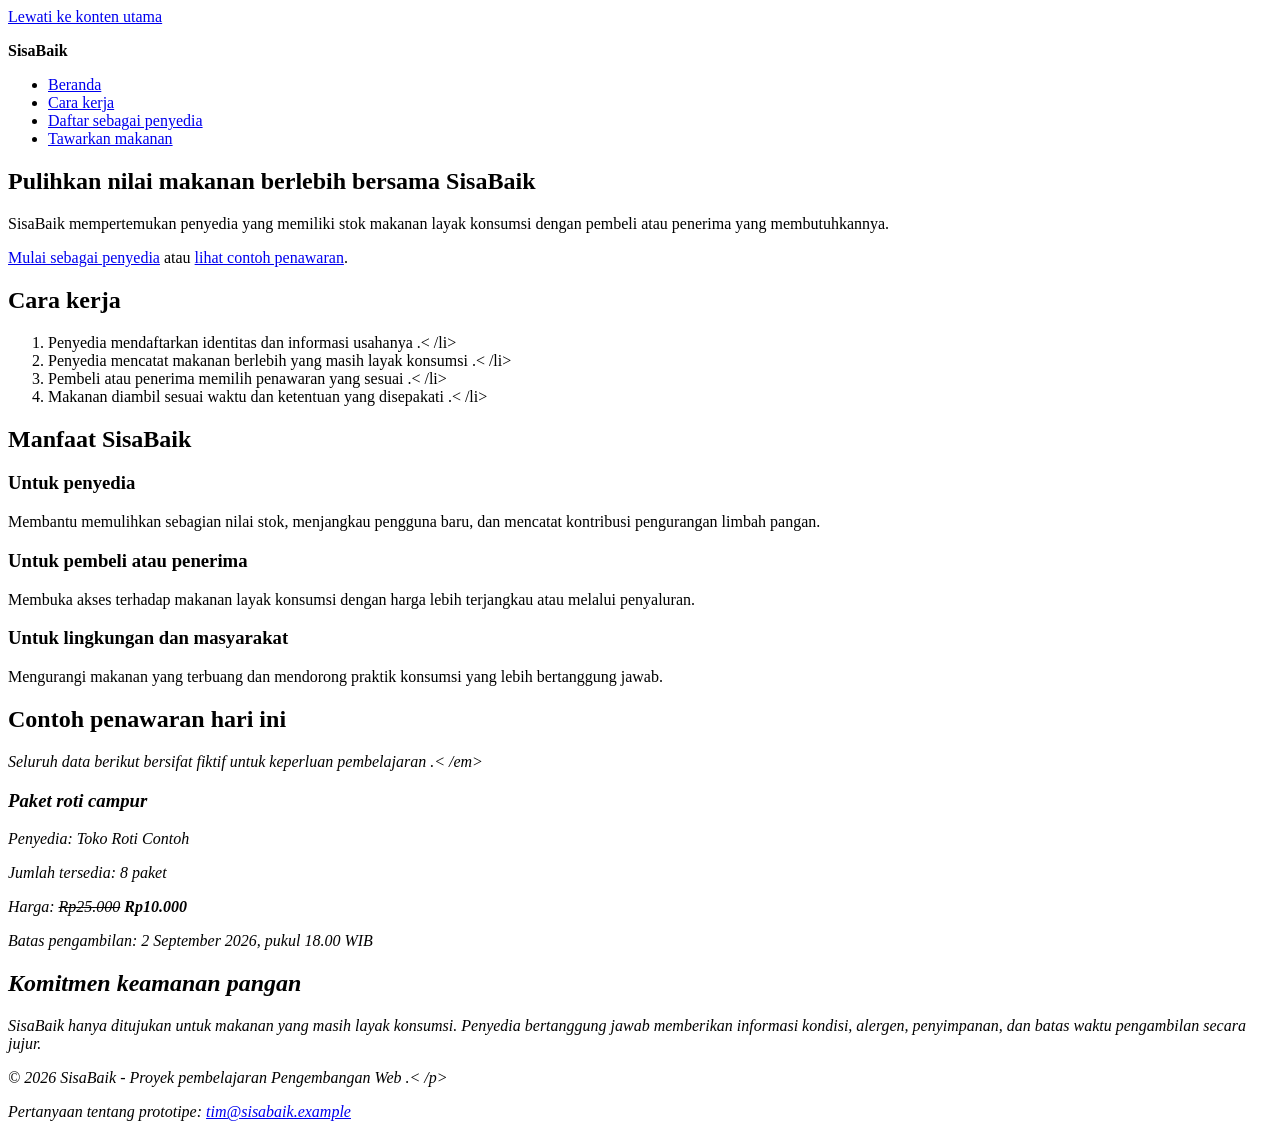
==== index.html @ 66a7a69d "feat: add semantic SisaBaik information page" ====
<! doctype html>
<html lang="id">
    <head>
        <meta charset="utf-8">
        <meta name="viewport" content="width=device-width, initial-scale=1">
        <meta
        name="description"
        content="SisaBaik membantu penyedia menawarkan makanan berlebih agar tetap bernilai, terjangkau, dan tidak
        terbuang."
        >
        <title>Beranda | SisaBaik</title>
    </head>
    <body>
        <a href="#konten-utama">Lewati ke konten utama</a>
        
        <header>
            <p><strong>SisaBaik</strong></p>
            <nav aria-label="Navigasi utama">
                <ul>
                    <li><a href="index.html" aria-current="page">Beranda</a></li>
                    <li><a href="#cara-kerja">Cara kerja</a></li>
                    <li><a href="daftar-penyedia.html">Daftar sebagai penyedia</a></li>
                    <li><a href="tawarkan-makanan.html">Tawarkan makanan</a></li>
                </ul>
            </nav>
        </header>
        
        <main id="konten-utama" tabindex="-1">
            <section aria-labelledby="judul-utama">
                <h1 id="judul-utama">Pulihkan nilai makanan berlebih bersama SisaBaik</h1>
                <p>
                    SisaBaik mempertemukan penyedia yang memiliki stok makanan layak
                    konsumsi dengan pembeli atau penerima yang membutuhkannya.
                </p>
                <p>
                    <a href="daftar-penyedia.html">Mulai sebagai penyedia</a> atau
                    <a href="#penawaran-contoh">lihat contoh penawaran</a>.
                </p>
            </section>
            
            <section id="cara-kerja" aria-labelledby="judul-cara-kerja">
                <h2 id="judul-cara-kerja">Cara kerja</h2>
                <ol>
                    <li>Penyedia mendaftarkan identitas dan informasi usahanya .< /li>
                        <li>Penyedia mencatat makanan berlebih yang masih layak konsumsi .< /li>
                            <li>Pembeli atau penerima memilih penawaran yang sesuai .< /li>
                                <li>Makanan diambil sesuai waktu dan ketentuan yang disepakati .< /li>
                                </ol>
                            </section>
                            
                            <section aria-labelledby="judul-manfaat">
<h2 id="judul-manfaat">Manfaat SisaBaik</h2>

<article>
<h3>Untuk penyedia</h3>
<p>
Membantu memulihkan sebagian nilai stok, menjangkau pengguna baru,
dan mencatat kontribusi pengurangan limbah pangan.
</p>
</article>

<article>
<h3>Untuk pembeli atau penerima</h3>
<p>
Membuka akses terhadap makanan layak konsumsi dengan harga lebih
terjangkau atau melalui penyaluran.
</p>
</article>

<article>
<h3>Untuk lingkungan dan masyarakat</h3>
<p>
Mengurangi makanan yang terbuang dan mendorong praktik konsumsi
yang lebih bertanggung jawab.
</p>
</article>
</section>

<section id="penawaran-contoh" aria-labelledby="judul-penawaran">
<h2 id="judul-penawaran">Contoh penawaran hari ini</h2>
<p><em>Seluruh data berikut bersifat fiktif untuk keperluan pembelajaran .< /em></p>

<article>
<h3>Paket roti campur</h3>
<p>Penyedia: Toko Roti Contoh</p>
<p>Jumlah tersedia: <data value="8">8 paket</data></p>
<p>Harga: <del>Rp25.000</del> <strong>Rp10.000</strong></p>
<p>
Batas pengambilan:
<time datetime="2026-09-02T18:00:00+07:00">
2 September 2026, pukul 18.00 WIB
</time>
</p>
</article>
</section>

<section aria-labelledby="judul-keamanan">
<h2 id="judul-keamanan">Komitmen keamanan pangan</h2>
<p>
    SisaBaik hanya ditujukan untuk makanan yang masih layak konsumsi.
Penyedia bertanggung jawab memberikan informasi kondisi, alergen,
penyimpanan, dan batas waktu pengambilan secara jujur.
</p>
</section>
</main>

<footer>
<p>&copy; 2026 SisaBaik - Proyek pembelajaran Pengembangan Web .< /p>
<address>
Pertanyaan tentang prototipe:
<a href="mailto:tim@sisabaik.example">tim@sisabaik.example</a>
</address>
</footer>
</body>
</html>
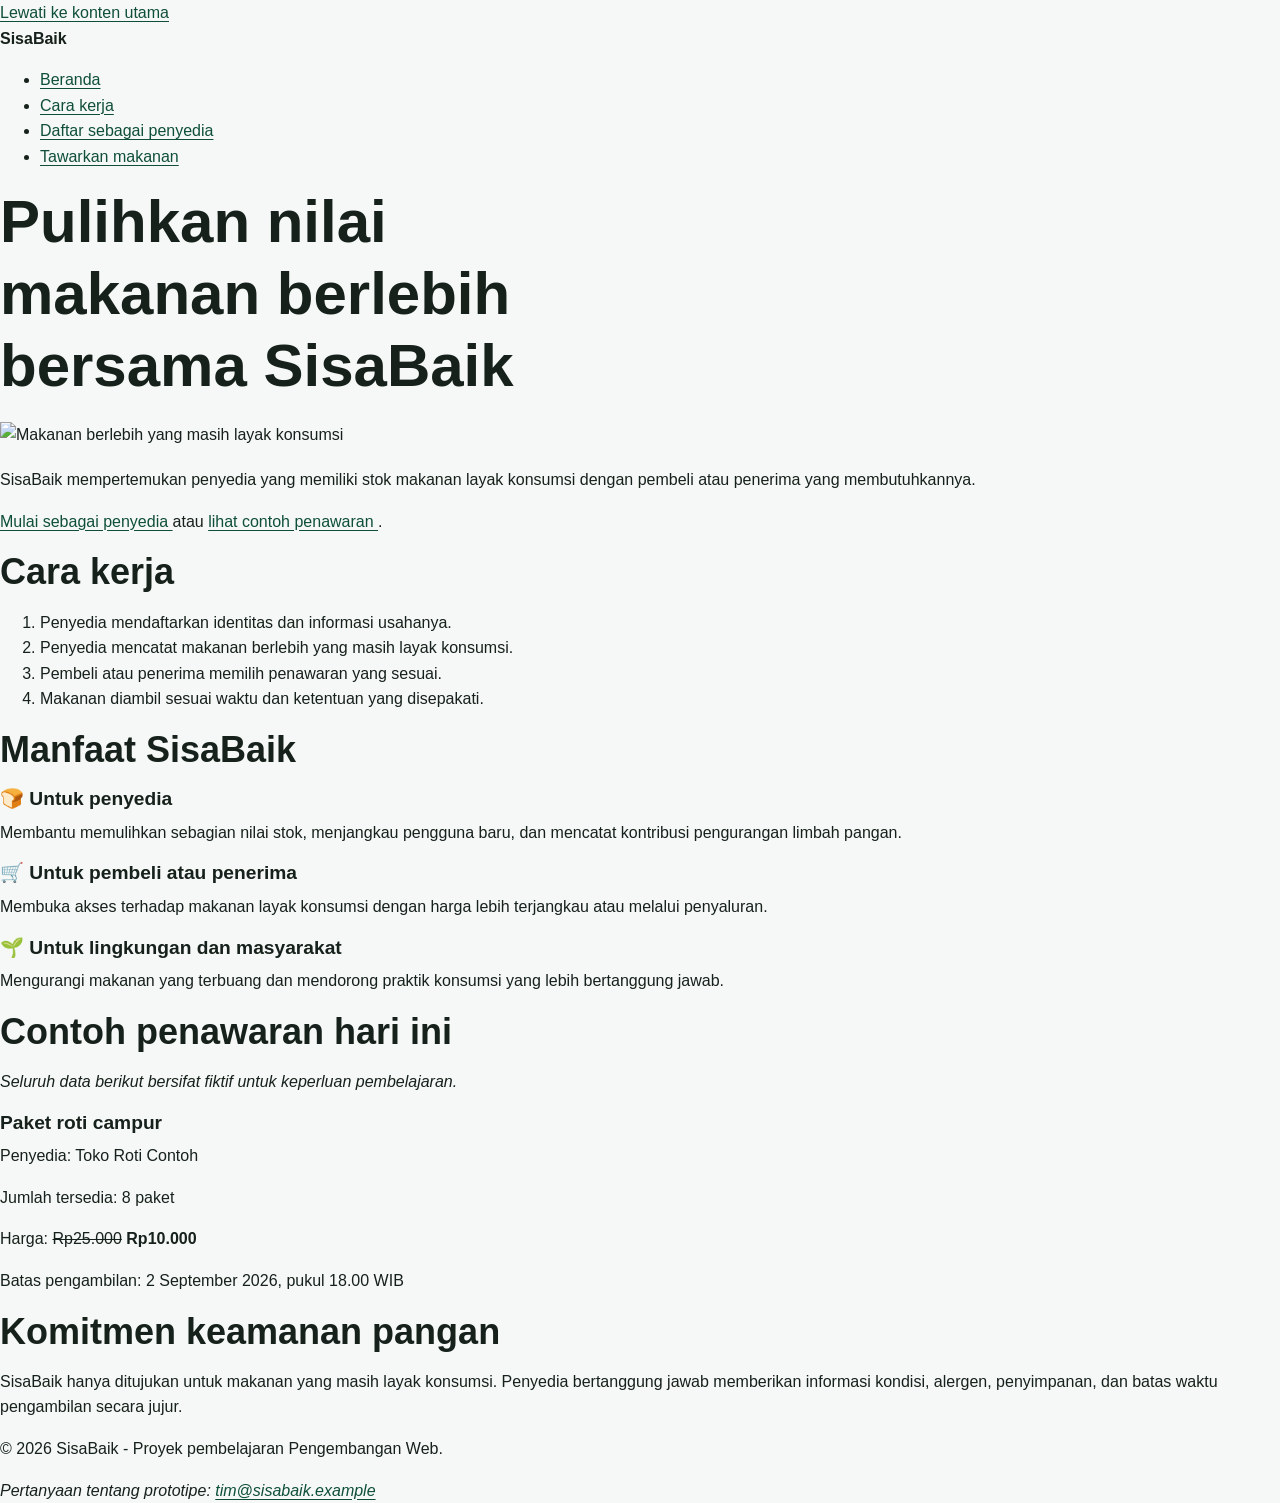
==== commit 85c5e121: "feat: add responsive SisaBaik visual system" ====
--- a/index.html
+++ b/index.html
@@ -1,115 +1,255 @@
-<! doctype html>
+<!doctype html>
+
 <html lang="id">
     <head>
+
         <meta charset="utf-8">
+
         <meta name="viewport" content="width=device-width, initial-scale=1">
+
         <meta
-        name="description"
-        content="SisaBaik membantu penyedia menawarkan makanan berlebih agar tetap bernilai, terjangkau, dan tidak
-        terbuang."
+            name="description"
+            content="SisaBaik membantu penyedia menawarkan makanan berlebih agar tetap bernilai, terjangkau, dan tidak terbuang."
         >
+
         <title>Beranda | SisaBaik</title>
+        <link rel="stylesheet" href="styles.css">
+
     </head>
+
     <body>
+
         <a href="#konten-utama">Lewati ke konten utama</a>
-        
+
         <header>
+
             <p><strong>SisaBaik</strong></p>
+
             <nav aria-label="Navigasi utama">
+
                 <ul>
-                    <li><a href="index.html" aria-current="page">Beranda</a></li>
-                    <li><a href="#cara-kerja">Cara kerja</a></li>
-                    <li><a href="daftar-penyedia.html">Daftar sebagai penyedia</a></li>
-                    <li><a href="tawarkan-makanan.html">Tawarkan makanan</a></li>
+
+                    <li>
+                        <a href="index.html" aria-current="page">
+                            Beranda
+                        </a>
+                    </li>
+
+                    <li>
+                        <a href="#cara-kerja">
+                            Cara kerja
+                        </a>
+                    </li>
+
+                    <li>
+                        <a href="daftar-penyedia.html">
+                            Daftar sebagai penyedia
+                        </a>
+                    </li>
+
+                    <li>
+                        <a href="tawarkan-makanan.html">
+                            Tawarkan makanan
+                        </a>
+                    </li>
+
                 </ul>
+
             </nav>
+
         </header>
-        
+
         <main id="konten-utama" tabindex="-1">
+
             <section aria-labelledby="judul-utama">
-                <h1 id="judul-utama">Pulihkan nilai makanan berlebih bersama SisaBaik</h1>
+
+                <h1 id="judul-utama">
+                    Pulihkan nilai makanan berlebih bersama SisaBaik
+                </h1>
+
+                <img
+                    src="makanan.jpg"
+                    alt="Makanan berlebih yang masih layak konsumsi"
+                    style="width: 400px; height: auto; display: block; margin: 20px 0;"
+                >
+
                 <p>
                     SisaBaik mempertemukan penyedia yang memiliki stok makanan layak
                     konsumsi dengan pembeli atau penerima yang membutuhkannya.
                 </p>
-                <p>
-                    <a href="daftar-penyedia.html">Mulai sebagai penyedia</a> atau
-                    <a href="#penawaran-contoh">lihat contoh penawaran</a>.
-                </p>
-            </section>
-            
+
+                <p>
+                    <a href="daftar-penyedia.html">
+                        Mulai sebagai penyedia
+                    </a>
+                    atau
+                    <a href="#penawaran-contoh">
+                        lihat contoh penawaran
+                    </a>.
+                </p>
+
+            </section>
+
             <section id="cara-kerja" aria-labelledby="judul-cara-kerja">
-                <h2 id="judul-cara-kerja">Cara kerja</h2>
+
+                <h2 id="judul-cara-kerja">
+                    Cara kerja
+                </h2>
+
                 <ol>
-                    <li>Penyedia mendaftarkan identitas dan informasi usahanya .< /li>
-                        <li>Penyedia mencatat makanan berlebih yang masih layak konsumsi .< /li>
-                            <li>Pembeli atau penerima memilih penawaran yang sesuai .< /li>
-                                <li>Makanan diambil sesuai waktu dan ketentuan yang disepakati .< /li>
-                                </ol>
-                            </section>
-                            
-                            <section aria-labelledby="judul-manfaat">
-<h2 id="judul-manfaat">Manfaat SisaBaik</h2>
-
-<article>
-<h3>Untuk penyedia</h3>
-<p>
-Membantu memulihkan sebagian nilai stok, menjangkau pengguna baru,
-dan mencatat kontribusi pengurangan limbah pangan.
-</p>
-</article>
-
-<article>
-<h3>Untuk pembeli atau penerima</h3>
-<p>
-Membuka akses terhadap makanan layak konsumsi dengan harga lebih
-terjangkau atau melalui penyaluran.
-</p>
-</article>
-
-<article>
-<h3>Untuk lingkungan dan masyarakat</h3>
-<p>
-Mengurangi makanan yang terbuang dan mendorong praktik konsumsi
-yang lebih bertanggung jawab.
-</p>
-</article>
-</section>
-
-<section id="penawaran-contoh" aria-labelledby="judul-penawaran">
-<h2 id="judul-penawaran">Contoh penawaran hari ini</h2>
-<p><em>Seluruh data berikut bersifat fiktif untuk keperluan pembelajaran .< /em></p>
-
-<article>
-<h3>Paket roti campur</h3>
-<p>Penyedia: Toko Roti Contoh</p>
-<p>Jumlah tersedia: <data value="8">8 paket</data></p>
-<p>Harga: <del>Rp25.000</del> <strong>Rp10.000</strong></p>
-<p>
-Batas pengambilan:
-<time datetime="2026-09-02T18:00:00+07:00">
-2 September 2026, pukul 18.00 WIB
-</time>
-</p>
-</article>
-</section>
-
-<section aria-labelledby="judul-keamanan">
-<h2 id="judul-keamanan">Komitmen keamanan pangan</h2>
-<p>
-    SisaBaik hanya ditujukan untuk makanan yang masih layak konsumsi.
-Penyedia bertanggung jawab memberikan informasi kondisi, alergen,
-penyimpanan, dan batas waktu pengambilan secara jujur.
-</p>
-</section>
-</main>
-
-<footer>
-<p>&copy; 2026 SisaBaik - Proyek pembelajaran Pengembangan Web .< /p>
-<address>
-Pertanyaan tentang prototipe:
-<a href="mailto:tim@sisabaik.example">tim@sisabaik.example</a>
-</address>
-</footer>
-</body>
+
+                    <li>
+                        Penyedia mendaftarkan identitas dan informasi usahanya.
+                    </li>
+
+                    <li>
+                        Penyedia mencatat makanan berlebih yang masih layak konsumsi.
+                    </li>
+
+                    <li>
+                        Pembeli atau penerima memilih penawaran yang sesuai.
+                    </li>
+
+                    <li>
+                        Makanan diambil sesuai waktu dan ketentuan yang disepakati.
+                    </li>
+
+                </ol>
+
+            </section>
+
+            <section aria-labelledby="judul-manfaat">
+
+                <h2 id="judul-manfaat">
+                    Manfaat SisaBaik
+                </h2>
+
+                <article>
+
+                    <h3>
+                        🍞 Untuk penyedia
+                    </h3>
+
+                    <p>
+                        Membantu memulihkan sebagian nilai stok, menjangkau pengguna baru,
+                        dan mencatat kontribusi pengurangan limbah pangan.
+                    </p>
+
+                </article>
+
+                <article>
+
+                    <h3>
+                        🛒 Untuk pembeli atau penerima
+                    </h3>
+
+                    <p>
+                        Membuka akses terhadap makanan layak konsumsi dengan harga lebih
+                        terjangkau atau melalui penyaluran.
+                    </p>
+
+                </article>
+
+                <article>
+
+                    <h3>
+                        🌱 Untuk lingkungan dan masyarakat
+                    </h3>
+
+                    <p>
+                        Mengurangi makanan yang terbuang dan mendorong praktik konsumsi
+                        yang lebih bertanggung jawab.
+                    </p>
+
+                </article>
+
+            </section>
+
+            <section
+                id="penawaran-contoh"
+                aria-labelledby="judul-penawaran"
+            >
+
+                <h2 id="judul-penawaran">
+                    Contoh penawaran hari ini
+                </h2>
+
+                <p>
+                    <em>
+                        Seluruh data berikut bersifat fiktif untuk keperluan pembelajaran.
+                    </em>
+                </p>
+
+                <article>
+
+                    <h3>
+                        Paket roti campur
+                    </h3>
+
+                    <p>
+                        Penyedia: Toko Roti Contoh
+                    </p>
+
+                    <p>
+                        Jumlah tersedia:
+                        <data value="8">
+                            8 paket
+                        </data>
+                    </p>
+
+                    <p>
+                        Harga:
+                        <del>Rp25.000</del>
+                        <strong>Rp10.000</strong>
+                    </p>
+
+                    <p>
+                        Batas pengambilan:
+
+                        <time datetime="2026-09-02T18:00:00+07:00">
+                            2 September 2026, pukul 18.00 WIB
+                        </time>
+
+                    </p>
+
+                </article>
+
+            </section>
+
+            <section aria-labelledby="judul-keamanan">
+
+                <h2 id="judul-keamanan">
+                    Komitmen keamanan pangan
+                </h2>
+
+                <p>
+                    SisaBaik hanya ditujukan untuk makanan yang masih layak konsumsi.
+                    Penyedia bertanggung jawab memberikan informasi kondisi, alergen,
+                    penyimpanan, dan batas waktu pengambilan secara jujur.
+                </p>
+
+            </section>
+
+        </main>
+
+        <footer>
+
+            <p>
+                &copy; 2026 SisaBaik - Proyek pembelajaran Pengembangan Web.
+            </p>
+
+            <address>
+
+                Pertanyaan tentang prototipe:
+
+                <a href="mailto:tim@sisabaik.example">
+                    tim@sisabaik.example
+                </a>
+
+            </address>
+
+        </footer>
+
+    </body>
+
 </html>
--- a/styles.css
+++ b/styles.css
@@ -0,0 +1,440 @@
+:root {
+    --color-primary: #176b4d;
+    --color-primary-dark: #0f4f39;
+    --color-primary-soft: #e8f5ef;
+    --color-accent: #f2b84b;
+    --color-text: #17211b;
+    --color-muted: #52615a;
+    --color-surface: #ffffff;
+    --color-background: #f5f8f6;
+    --color-border: #cbd8d1;
+    --color-danger: #a52a2a;
+    --shadow-card: 0 0.5rem 1.5rem rgb(23 33 27 / 10%);
+    --radius-small: 0.5rem;
+    --radius-medium: 0.9rem;
+    --radius-large: 1.4rem;
+    --content-width: 72rem;
+}
+
+*,
+*::before,
+*::after {
+    box-sizing: border-box;
+}
+
+html {
+    scroll-behavior: smooth;
+}
+
+body {
+    margin: 0;
+    background: var(--color-background);
+    color: var(--color-text);
+    font-family: Arial, Helvetica, sans-serif;
+    font-size: 1rem;
+    line-height: 1.6;
+}
+
+h1,
+h2,
+h3,
+p {
+    margin-block-start: 0;
+}
+
+h1,
+h2,
+h3 {
+    line-height: 1.2;
+}
+
+h1 {
+    max-width: 18ch;
+    margin-block-end: 1rem;
+    font-size: clamp(2rem, 7vw, 3.75rem);
+}
+
+h2 {
+    margin-block-end: 1rem;
+    font-size: clamp(1.5rem, 4vw, 2.25rem);
+}
+
+h3 {
+    margin-block-end: 0.6rem;
+    font-size: 1.2rem;
+}
+
+a {
+    color: var(--color-primary-dark);
+    text-underline-offset: 0.2em;
+}
+
+a:hover {
+    text-decoration-thickness: 0.18em;
+}
+
+:focus-visible {
+    outline: 0.2rem solid var(--color-accent);
+    outline-offset: 0.2rem;
+}
+
+.skip-link {
+    position: absolute;
+    inset-block-start: 0.5rem;
+    inset-inline-start: 0.5rem;
+    z-index: 100;
+    padding: 0.7rem 1rem;
+    border-radius: var(--radius-small);
+    background: var(--color-text);
+    color: var(--color-surface);
+    transform: translateY(-180%);
+}
+
+.skip-link:focus {
+    transform: translateY(0);
+}
+
+.container {
+    width: min(100% - 2rem, var(--content-width));
+    margin-inline: auto;
+}
+
+.site-header {
+    background: var(--color-surface);
+    border-block-end: 0.0625rem solid var(--color-border);
+}
+
+.header-layout {
+    display: flex;
+    flex-direction: column;
+    gap: 0.75rem;
+    padding-block: 1rem;
+}
+
+.brand {
+    margin: 0;
+    color: var(--color-primary-dark);
+    font-size: 1.4rem;
+    font-weight: 700;
+}
+
+.nav-list {
+    display: flex;
+    flex-wrap: wrap;
+    gap: 0.5rem 1rem;
+    margin: 0;
+    padding: 0;
+    list-style: none;
+}
+
+.nav-list a {
+    display: inline-block;
+    padding-block: 0.35rem;
+    font-weight: 700;
+}
+
+.nav-list a[aria-current="page"] {
+    color: var(--color-primary);
+    text-decoration-thickness: 0.2em;
+}
+
+.hero {
+    padding-block: clamp(3rem, 10vw, 7rem);
+    background: linear-gradient(
+        135deg,
+        rgb(232 245 239 / 95%),
+        rgb(255 255 255 / 92%)
+    );
+}
+
+.hero-layout {
+    display: grid;
+    gap: 2rem;
+    align-items: center;
+}
+
+.eyebrow {
+    margin-block-end: 0.5rem;
+    color: var(--color-primary-dark);
+    font-weight: 700;
+    letter-spacing: 0.05em;
+    text-transform: uppercase;
+}
+
+.lead {
+    max-width: 62ch;
+    color: var(--color-muted);
+    font-size: 1.1rem;
+}
+
+.hero-panel {
+    padding: 1.5rem;
+    border: 0.0625rem solid var(--color-border);
+    border-radius: var(--radius-large);
+    background: var(--color-surface);
+    box-shadow: var(--shadow-card);
+}
+
+.hero-panel strong {
+    display: block;
+    color: var(--color-primary-dark);
+    font-size: 2rem;
+}
+
+.button-group,
+.form-actions {
+    display: flex;
+    flex-wrap: wrap;
+    gap: 0.75rem;
+    align-items: center;
+}
+
+.button {
+    display: inline-block;
+    padding: 0.75rem 1rem;
+    border: 0.125rem solid var(--color-primary);
+    border-radius: var(--radius-small);
+    background: var(--color-primary);
+    color: var(--color-surface);
+    font: inherit;
+    font-weight: 700;
+    line-height: 1.2;
+    text-decoration: none;
+    cursor: pointer;
+}
+
+.button:hover {
+    background: var(--color-primary-dark);
+    border-color: var(--color-primary-dark);
+}
+
+.button-secondary {
+    background: transparent;
+    color: var(--color-primary-dark);
+}
+
+.section {
+    padding-block: clamp(2.5rem, 7vw, 5rem);
+}
+
+.section-alt {
+    background: var(--color-surface);
+}
+
+.section-intro {
+    max-width: 65ch;
+    color: var(--color-muted);
+}
+
+.steps-grid,
+.benefit-grid,
+.offer-grid {
+    display: grid;
+    grid-template-columns: 1fr;
+    gap: 1rem;
+}
+
+.card {
+    padding: 1.25rem;
+    border: 0.0625rem solid var(--color-border);
+    border-radius: var(--radius-medium);
+    background: var(--color-surface);
+    box-shadow: var(--shadow-card);
+}
+
+.step-number {
+    display: inline-grid;
+    width: 2.25rem;
+    height: 2.25rem;
+    margin-block-end: 0.75rem;
+    place-items: center;
+    border-radius: 50%;
+    background: var(--color-primary-soft);
+    color: var(--color-primary-dark);
+    font-weight: 700;
+}
+
+.offer-card {
+    display: flex;
+    flex-direction: column;
+    overflow: hidden;
+    border: 0.0625rem solid var(--color-border);
+    border-radius: var(--radius-medium);
+    background: var(--color-surface);
+    box-shadow: var(--shadow-card);
+}
+
+.offer-card__visual {
+    min-height: 8rem;
+    background: linear-gradient(
+        135deg,
+        var(--color-primary),
+        var(--color-primary-dark)
+    );
+}
+
+.offer-card__content {
+    display: flex;
+    flex: 1;
+    flex-direction: column;
+    padding: 1.25rem;
+}
+
+.offer-card__meta {
+    color: var(--color-muted);
+}
+
+.offer-card__price {
+    margin-block-start: auto;
+    font-size: 1.15rem;
+}
+
+.badge {
+    display: inline-block;
+    width: fit-content;
+    margin-block-end: 0.75rem;
+    padding: 0.25rem 0.6rem;
+    border-radius: 999px;
+    background: var(--color-primary-soft);
+    color: var(--color-primary-dark);
+    font-size: 0.85rem;
+    font-weight: 700;
+}
+
+.notice {
+    padding: 1rem;
+    border-inline-start: 0.3rem solid var(--color-primary);
+    border-radius: var(--radius-small);
+    background: var(--color-primary-soft);
+}
+
+.page-heading {
+    padding-block: clamp(2.5rem, 7vw, 5rem) 2rem;
+}
+
+.form-card {
+    max-width: 56rem;
+    margin-block-end: 3rem;
+    padding: clamp(1rem, 4vw, 2rem);
+    border: 0.0625rem solid var(--color-border);
+    border-radius: var(--radius-large);
+    background: var(--color-surface);
+    box-shadow: var(--shadow-card);
+}
+
+.form-section {
+    margin: 0 0 1.5rem;
+    padding: 1.25rem;
+    border: 0.0625rem solid var(--color-border);
+    border-radius: var(--radius-medium);
+}
+
+.form-section legend {
+    padding-inline: 0.4rem;
+    color: var(--color-primary-dark);
+    font-size: 1.1rem;
+    font-weight: 700;
+}
+
+label {
+    display: inline-block;
+    margin-block-end: 0.35rem;
+    font-weight: 700;
+}
+
+input,
+select,
+textarea {
+    width: 100%;
+    padding: 0.7rem 0.75rem;
+    border: 0.0625rem solid #809087;
+    border-radius: var(--radius-small);
+    background: var(--color-surface);
+    color: var(--color-text);
+    font: inherit;
+}
+
+textarea {
+    resize: vertical;
+}
+
+input:focus,
+select:focus,
+textarea:focus {
+    border-color: var(--color-primary-dark);
+}
+
+input[type="checkbox"],
+input[type="radio"] {
+    width: 1.1rem;
+    height: 1.1rem;
+    margin: 0.2rem 0 0;
+    accent-color: var(--color-primary);
+}
+
+.required-note {
+    color: var(--color-muted);
+}
+
+.site-footer {
+    padding-block: 2rem;
+    background: var(--color-primary-dark);
+    color: var(--color-surface);
+}
+
+.site-footer a {
+    color: var(--color-surface);
+}
+
+.footer-layout {
+    display: flex;
+    flex-direction: column;
+    gap: 0.5rem;
+}
+
+.footer-layout p,
+.footer-layout address {
+    margin: 0;
+}
+
+@media (min-width: 48rem) {
+
+    .header-layout {
+        flex-direction: row;
+        justify-content: space-between;
+        align-items: center;
+    }
+
+    .hero-layout {
+        grid-template-columns: minmax(0, 1.5fr) minmax(15rem, 0.7fr);
+    }
+
+    .steps-grid,
+    .benefit-grid {
+        grid-template-columns: repeat(3, minmax(0, 1fr));
+    }
+
+    .offer-grid {
+        grid-template-columns: repeat(2, minmax(0, 1fr));
+    }
+
+    .footer-layout {
+        flex-direction: row;
+        justify-content: space-between;
+        align-items: center;
+    }
+}
+
+@media (min-width: 68rem) {
+
+    .offer-grid {
+        grid-template-columns: repeat(3, minmax(0, 1fr));
+    }
+}
+
+@media (prefers-reduced-motion: reduce) {
+
+    html {
+        scroll-behavior: auto;
+    }
+}
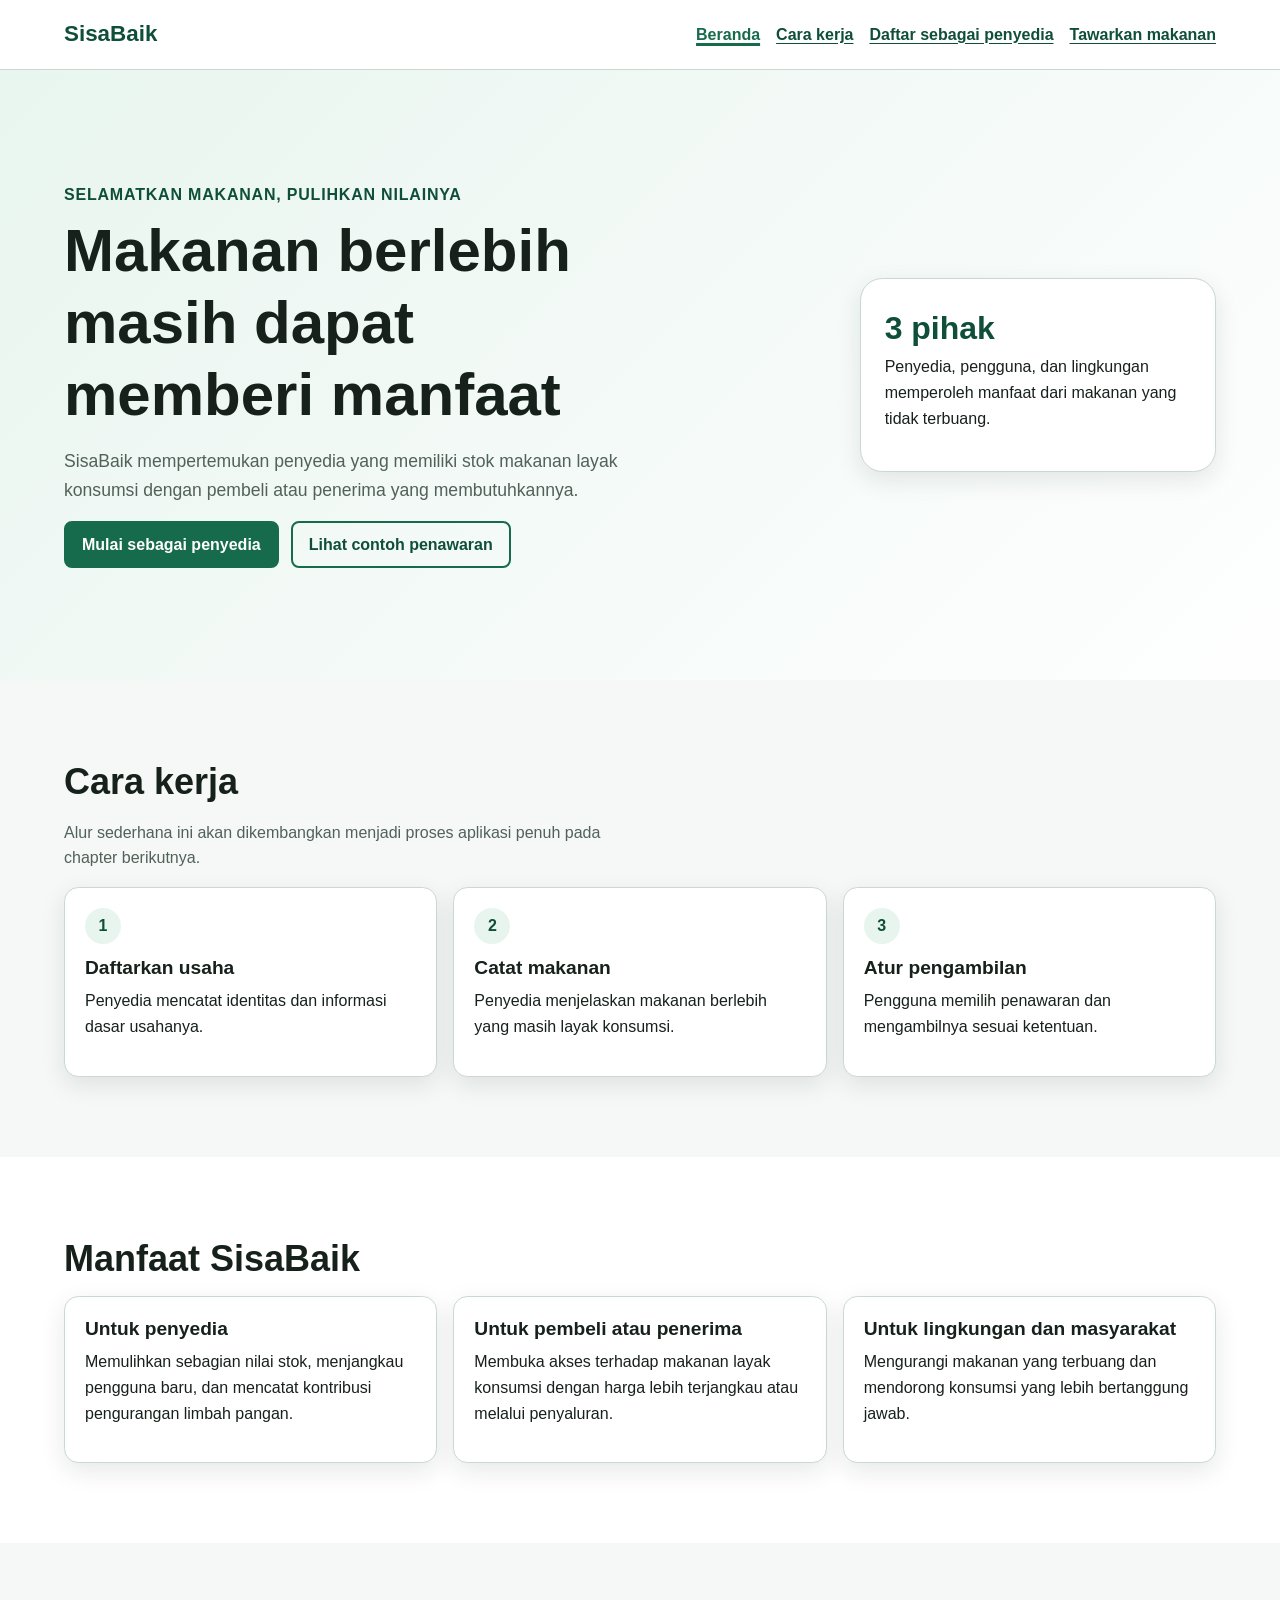
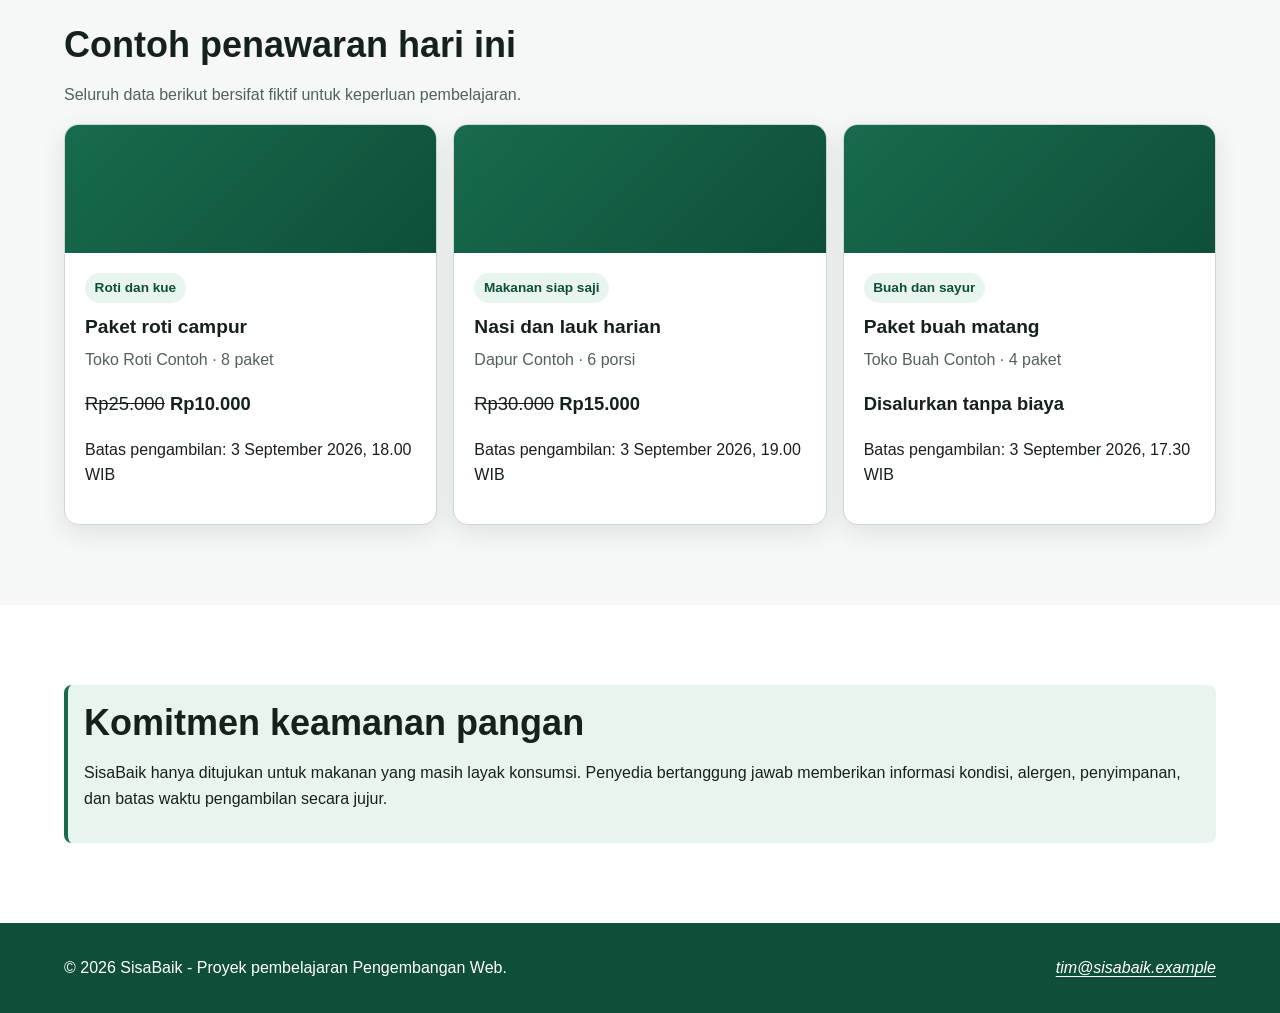
==== commit 99b02469: "style: apply responsive layout to SisaBaik pages" ====
--- a/index.html
+++ b/index.html
@@ -1,11 +1,15 @@
 <!doctype html>
 
 <html lang="id">
+
     <head>
 
         <meta charset="utf-8">
 
-        <meta name="viewport" content="width=device-width, initial-scale=1">
+        <meta
+            name="viewport"
+            content="width=device-width, initial-scale=1"
+        >
 
         <meta
             name="description"
@@ -13,240 +17,452 @@
         >
 
         <title>Beranda | SisaBaik</title>
+
         <link rel="stylesheet" href="styles.css">
 
     </head>
 
     <body>
 
-        <a href="#konten-utama">Lewati ke konten utama</a>
-
-        <header>
-
-            <p><strong>SisaBaik</strong></p>
-
-            <nav aria-label="Navigasi utama">
-
-                <ul>
-
-                    <li>
-                        <a href="index.html" aria-current="page">
-                            Beranda
-                        </a>
-                    </li>
-
-                    <li>
-                        <a href="#cara-kerja">
-                            Cara kerja
-                        </a>
-                    </li>
-
-                    <li>
-                        <a href="daftar-penyedia.html">
-                            Daftar sebagai penyedia
-                        </a>
-                    </li>
-
-                    <li>
-                        <a href="tawarkan-makanan.html">
-                            Tawarkan makanan
-                        </a>
-                    </li>
-
-                </ul>
-
-            </nav>
+        <a class="skip-link" href="#konten-utama">
+            Lewati ke konten utama
+        </a>
+
+        <header class="site-header">
+
+            <div class="container header-layout">
+
+                <p class="brand">
+                    SisaBaik
+                </p>
+
+                <nav aria-label="Navigasi utama">
+
+                    <ul class="nav-list">
+
+                        <li>
+                            <a
+                                href="index.html"
+                                aria-current="page"
+                            >
+                                Beranda
+                            </a>
+                        </li>
+
+                        <li>
+                            <a href="#cara-kerja">
+                                Cara kerja
+                            </a>
+                        </li>
+
+                        <li>
+                            <a href="daftar-penyedia.html">
+                                Daftar sebagai penyedia
+                            </a>
+                        </li>
+
+                        <li>
+                            <a href="tawarkan-makanan.html">
+                                Tawarkan makanan
+                            </a>
+                        </li>
+
+                    </ul>
+
+                </nav>
+
+            </div>
 
         </header>
 
         <main id="konten-utama" tabindex="-1">
 
-            <section aria-labelledby="judul-utama">
-
-                <h1 id="judul-utama">
-                    Pulihkan nilai makanan berlebih bersama SisaBaik
-                </h1>
-
-                <img
-                    src="makanan.jpg"
-                    alt="Makanan berlebih yang masih layak konsumsi"
-                    style="width: 400px; height: auto; display: block; margin: 20px 0;"
-                >
-
-                <p>
-                    SisaBaik mempertemukan penyedia yang memiliki stok makanan layak
-                    konsumsi dengan pembeli atau penerima yang membutuhkannya.
-                </p>
-
-                <p>
-                    <a href="daftar-penyedia.html">
-                        Mulai sebagai penyedia
-                    </a>
-                    atau
-                    <a href="#penawaran-contoh">
-                        lihat contoh penawaran
-                    </a>.
-                </p>
+            <section
+                class="hero"
+                aria-labelledby="judul-utama"
+            >
+
+                <div class="container hero-layout">
+
+                    <div>
+
+                        <p class="eyebrow">
+                            Selamatkan makanan, pulihkan nilainya
+                        </p>
+
+                        <h1 id="judul-utama">
+                            Makanan berlebih masih dapat memberi manfaat
+                        </h1>
+
+                        <p class="lead">
+                            SisaBaik mempertemukan penyedia yang memiliki stok makanan layak
+                            konsumsi dengan pembeli atau penerima yang membutuhkannya.
+                        </p>
+
+                        <div class="button-group">
+
+                            <a
+                                class="button"
+                                href="daftar-penyedia.html"
+                            >
+                                Mulai sebagai penyedia
+                            </a>
+
+                            <a
+                                class="button button-secondary"
+                                href="#penawaran-contoh"
+                            >
+                                Lihat contoh penawaran
+                            </a>
+
+                        </div>
+
+                    </div>
+
+                    <aside
+                        class="hero-panel"
+                        aria-label="Ringkasan manfaat SisaBaik"
+                    >
+
+                        <strong>
+                            3 pihak
+                        </strong>
+
+                        <p>
+                            Penyedia, pengguna, dan lingkungan memperoleh manfaat dari
+                            makanan yang tidak terbuang.
+                        </p>
+
+                    </aside>
+
+                </div>
 
             </section>
 
-            <section id="cara-kerja" aria-labelledby="judul-cara-kerja">
-
-                <h2 id="judul-cara-kerja">
-                    Cara kerja
-                </h2>
-
-                <ol>
-
-                    <li>
-                        Penyedia mendaftarkan identitas dan informasi usahanya.
-                    </li>
-
-                    <li>
-                        Penyedia mencatat makanan berlebih yang masih layak konsumsi.
-                    </li>
-
-                    <li>
-                        Pembeli atau penerima memilih penawaran yang sesuai.
-                    </li>
-
-                    <li>
-                        Makanan diambil sesuai waktu dan ketentuan yang disepakati.
-                    </li>
-
-                </ol>
+            <section
+                class="section"
+                id="cara-kerja"
+                aria-labelledby="judul-cara-kerja"
+            >
+
+                <div class="container">
+
+                    <h2 id="judul-cara-kerja">
+                        Cara kerja
+                    </h2>
+
+                    <p class="section-intro">
+                        Alur sederhana ini akan dikembangkan menjadi proses aplikasi penuh
+                        pada chapter berikutnya.
+                    </p>
+
+                    <div class="steps-grid">
+
+                        <article class="card">
+
+                            <span
+                                class="step-number"
+                                aria-hidden="true"
+                            >
+                                1
+                            </span>
+
+                            <h3>
+                                Daftarkan usaha
+                            </h3>
+
+                            <p>
+                                Penyedia mencatat identitas dan informasi dasar usahanya.
+                            </p>
+
+                        </article>
+
+                        <article class="card">
+
+                            <span
+                                class="step-number"
+                                aria-hidden="true"
+                            >
+                                2
+                            </span>
+
+                            <h3>
+                                Catat makanan
+                            </h3>
+
+                            <p>
+                                Penyedia menjelaskan makanan berlebih yang masih layak
+                                konsumsi.
+                            </p>
+
+                        </article>
+
+                        <article class="card">
+
+                            <span
+                                class="step-number"
+                                aria-hidden="true"
+                            >
+                                3
+                            </span>
+
+                            <h3>
+                                Atur pengambilan
+                            </h3>
+
+                            <p>
+                                Pengguna memilih penawaran dan mengambilnya sesuai
+                                ketentuan.
+                            </p>
+
+                        </article>
+
+                    </div>
+
+                </div>
 
             </section>
 
-            <section aria-labelledby="judul-manfaat">
-
-                <h2 id="judul-manfaat">
-                    Manfaat SisaBaik
-                </h2>
-
-                <article>
-
-                    <h3>
-                        🍞 Untuk penyedia
-                    </h3>
-
-                    <p>
-                        Membantu memulihkan sebagian nilai stok, menjangkau pengguna baru,
-                        dan mencatat kontribusi pengurangan limbah pangan.
-                    </p>
-
-                </article>
-
-                <article>
-
-                    <h3>
-                        🛒 Untuk pembeli atau penerima
-                    </h3>
-
-                    <p>
-                        Membuka akses terhadap makanan layak konsumsi dengan harga lebih
-                        terjangkau atau melalui penyaluran.
-                    </p>
-
-                </article>
-
-                <article>
-
-                    <h3>
-                        🌱 Untuk lingkungan dan masyarakat
-                    </h3>
-
-                    <p>
-                        Mengurangi makanan yang terbuang dan mendorong praktik konsumsi
-                        yang lebih bertanggung jawab.
-                    </p>
-
-                </article>
+            <section
+                class="section section-alt"
+                aria-labelledby="judul-manfaat"
+            >
+
+                <div class="container">
+
+                    <h2 id="judul-manfaat">
+                        Manfaat SisaBaik
+                    </h2>
+
+                    <div class="benefit-grid">
+
+                        <article class="card">
+
+                            <h3>
+                                Untuk penyedia
+                            </h3>
+
+                            <p>
+                                Memulihkan sebagian nilai stok, menjangkau pengguna baru,
+                                dan mencatat kontribusi pengurangan limbah pangan.
+                            </p>
+
+                        </article>
+
+                        <article class="card">
+
+                            <h3>
+                                Untuk pembeli atau penerima
+                            </h3>
+
+                            <p>
+                                Membuka akses terhadap makanan layak konsumsi dengan harga
+                                lebih terjangkau atau melalui penyaluran.
+                            </p>
+
+                        </article>
+
+                        <article class="card">
+
+                            <h3>
+                                Untuk lingkungan dan masyarakat
+                            </h3>
+
+                            <p>
+                                Mengurangi makanan yang terbuang dan mendorong konsumsi
+                                yang lebih bertanggung jawab.
+                            </p>
+
+                        </article>
+
+                    </div>
+
+                </div>
 
             </section>
 
             <section
+                class="section"
                 id="penawaran-contoh"
                 aria-labelledby="judul-penawaran"
             >
 
-                <h2 id="judul-penawaran">
-                    Contoh penawaran hari ini
-                </h2>
+                <div class="container">
+
+                    <h2 id="judul-penawaran">
+                        Contoh penawaran hari ini
+                    </h2>
+
+                    <p class="section-intro">
+                        Seluruh data berikut bersifat fiktif untuk keperluan pembelajaran.
+                    </p>
+
+                    <div class="offer-grid">
+
+                        <article class="offer-card">
+
+                            <div
+                                class="offer-card__visual"
+                                aria-hidden="true"
+                            ></div>
+
+                            <div class="offer-card__content">
+
+                                <span class="badge">
+                                    Roti dan kue
+                                </span>
+
+                                <h3>
+                                    Paket roti campur
+                                </h3>
+
+                                <p class="offer-card__meta">
+                                    Toko Roti Contoh ·
+                                    <data value="8">8 paket</data>
+                                </p>
+
+                                <p class="offer-card__price">
+                                    <del>Rp25.000</del>
+                                    <strong>Rp10.000</strong>
+                                </p>
+
+                                <p>
+                                    Batas pengambilan:
+                                    <time datetime="2026-09-03T18:00:00+07:00">
+                                        3 September 2026, 18.00 WIB
+                                    </time>
+                                </p>
+
+                            </div>
+
+                        </article>
+
+                        <article class="offer-card">
+
+                            <div
+                                class="offer-card__visual"
+                                aria-hidden="true"
+                            ></div>
+
+                            <div class="offer-card__content">
+
+                                <span class="badge">
+                                    Makanan siap saji
+                                </span>
+
+                                <h3>
+                                    Nasi dan lauk harian
+                                </h3>
+
+                                <p class="offer-card__meta">
+                                    Dapur Contoh ·
+                                    <data value="6">6 porsi</data>
+                                </p>
+
+                                <p class="offer-card__price">
+                                    <del>Rp30.000</del>
+                                    <strong>Rp15.000</strong>
+                                </p>
+
+                                <p>
+                                    Batas pengambilan:
+                                    <time datetime="2026-09-03T19:00:00+07:00">
+                                        3 September 2026, 19.00 WIB
+                                    </time>
+                                </p>
+
+                            </div>
+
+                        </article>
+
+                        <article class="offer-card">
+
+                            <div
+                                class="offer-card__visual"
+                                aria-hidden="true"
+                            ></div>
+
+                            <div class="offer-card__content">
+
+                                <span class="badge">
+                                    Buah dan sayur
+                                </span>
+
+                                <h3>
+                                    Paket buah matang
+                                </h3>
+
+                                <p class="offer-card__meta">
+                                    Toko Buah Contoh ·
+                                    <data value="4">4 paket</data>
+                                </p>
+
+                                <p class="offer-card__price">
+                                    <strong>
+                                        Disalurkan tanpa biaya
+                                    </strong>
+                                </p>
+
+                                <p>
+                                    Batas pengambilan:
+                                    <time datetime="2026-09-03T17:30:00+07:00">
+                                        3 September 2026, 17.30 WIB
+                                    </time>
+                                </p>
+
+                            </div>
+
+                        </article>
+
+                    </div>
+
+                </div>
+
+            </section>
+
+            <section
+                class="section section-alt"
+                aria-labelledby="judul-keamanan"
+            >
+
+                <div class="container">
+
+                    <div class="notice">
+
+                        <h2 id="judul-keamanan">
+                            Komitmen keamanan pangan
+                        </h2>
+
+                        <p>
+                            SisaBaik hanya ditujukan untuk makanan yang masih layak
+                            konsumsi. Penyedia bertanggung jawab memberikan informasi
+                            kondisi, alergen, penyimpanan, dan batas waktu pengambilan
+                            secara jujur.
+                        </p>
+
+                    </div>
+
+                </div>
+
+            </section>
+
+        </main>
+
+        <footer class="site-footer">
+
+            <div class="container footer-layout">
 
                 <p>
-                    <em>
-                        Seluruh data berikut bersifat fiktif untuk keperluan pembelajaran.
-                    </em>
+                    &copy; 2026 SisaBaik - Proyek pembelajaran Pengembangan Web.
                 </p>
 
-                <article>
-
-                    <h3>
-                        Paket roti campur
-                    </h3>
-
-                    <p>
-                        Penyedia: Toko Roti Contoh
-                    </p>
-
-                    <p>
-                        Jumlah tersedia:
-                        <data value="8">
-                            8 paket
-                        </data>
-                    </p>
-
-                    <p>
-                        Harga:
-                        <del>Rp25.000</del>
-                        <strong>Rp10.000</strong>
-                    </p>
-
-                    <p>
-                        Batas pengambilan:
-
-                        <time datetime="2026-09-02T18:00:00+07:00">
-                            2 September 2026, pukul 18.00 WIB
-                        </time>
-
-                    </p>
-
-                </article>
-
-            </section>
-
-            <section aria-labelledby="judul-keamanan">
-
-                <h2 id="judul-keamanan">
-                    Komitmen keamanan pangan
-                </h2>
-
-                <p>
-                    SisaBaik hanya ditujukan untuk makanan yang masih layak konsumsi.
-                    Penyedia bertanggung jawab memberikan informasi kondisi, alergen,
-                    penyimpanan, dan batas waktu pengambilan secara jujur.
-                </p>
-
-            </section>
-
-        </main>
-
-        <footer>
-
-            <p>
-                &copy; 2026 SisaBaik - Proyek pembelajaran Pengembangan Web.
-            </p>
-
-            <address>
-
-                Pertanyaan tentang prototipe:
-
-                <a href="mailto:tim@sisabaik.example">
-                    tim@sisabaik.example
-                </a>
-
-            </address>
+                <address>
+                    <a href="mailto:tim@sisabaik.example">
+                        tim@sisabaik.example
+                    </a>
+                </address>
+
+            </div>
 
         </footer>
 
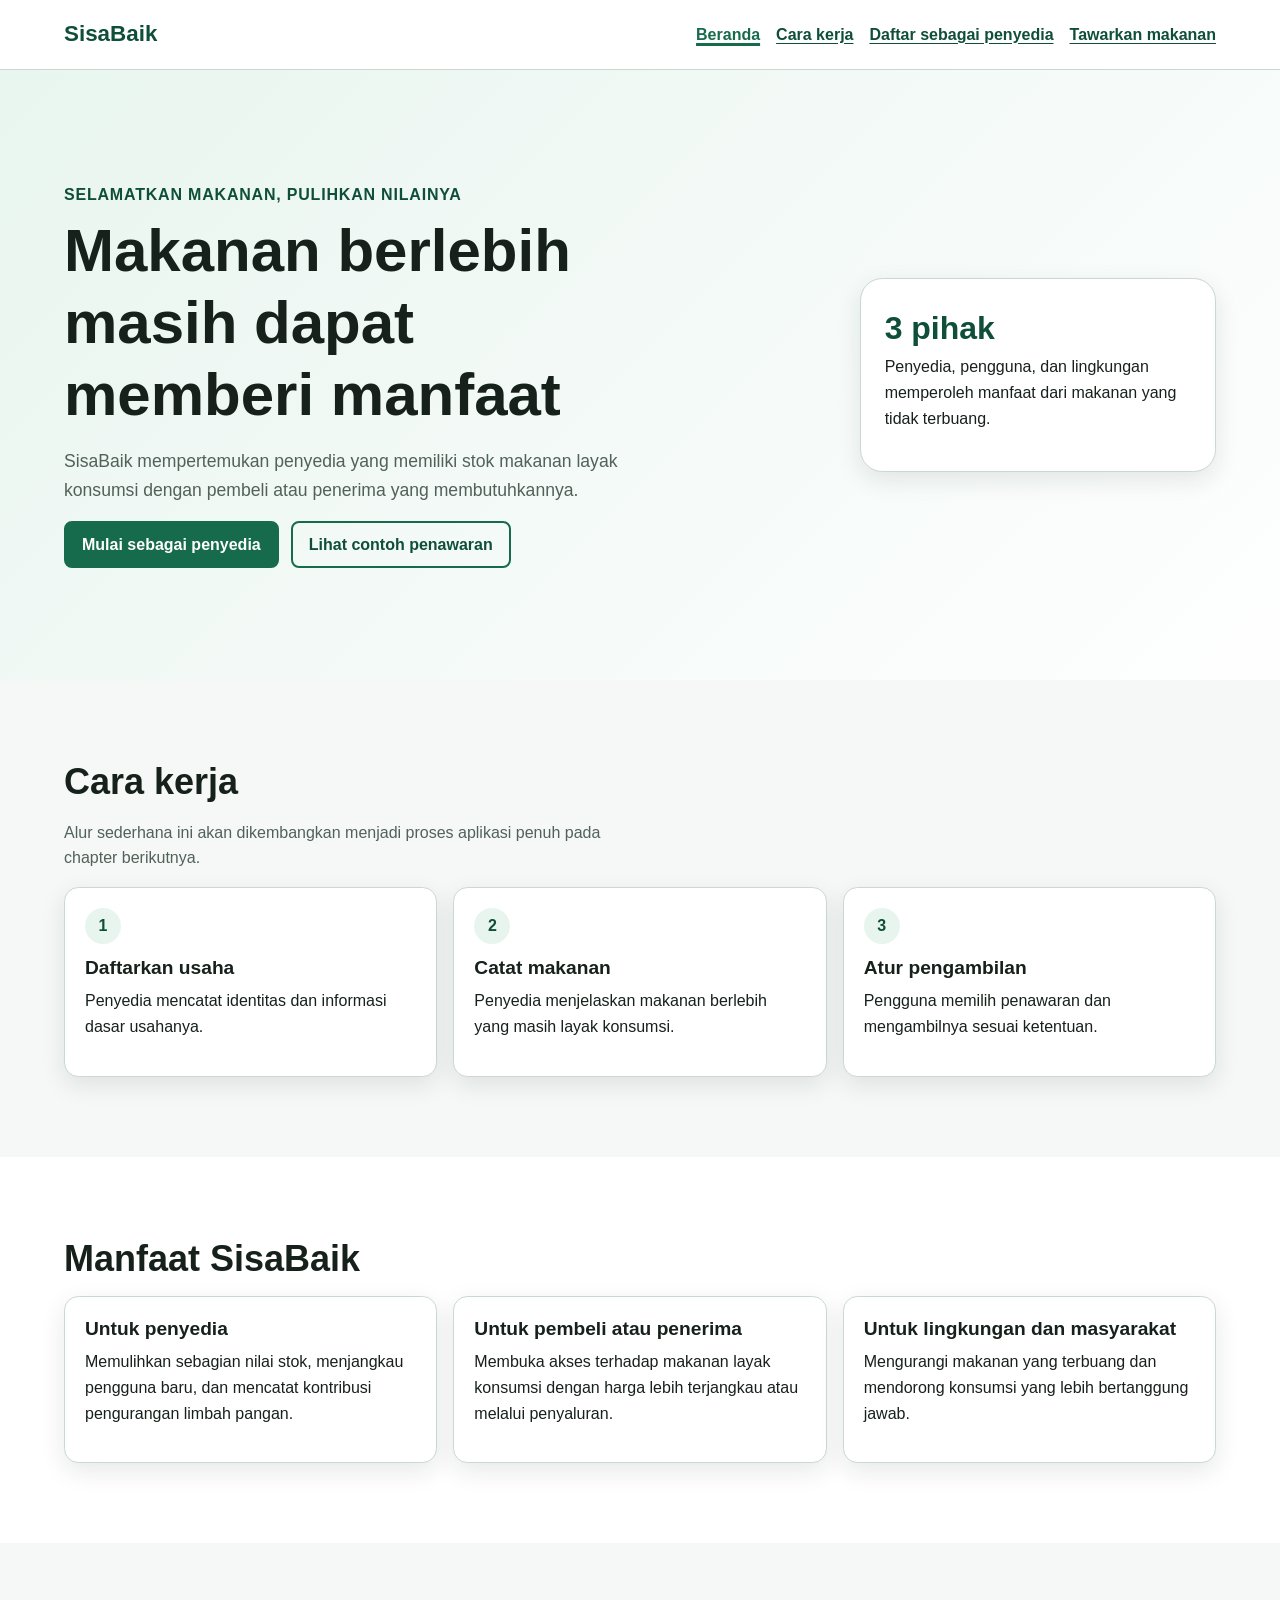
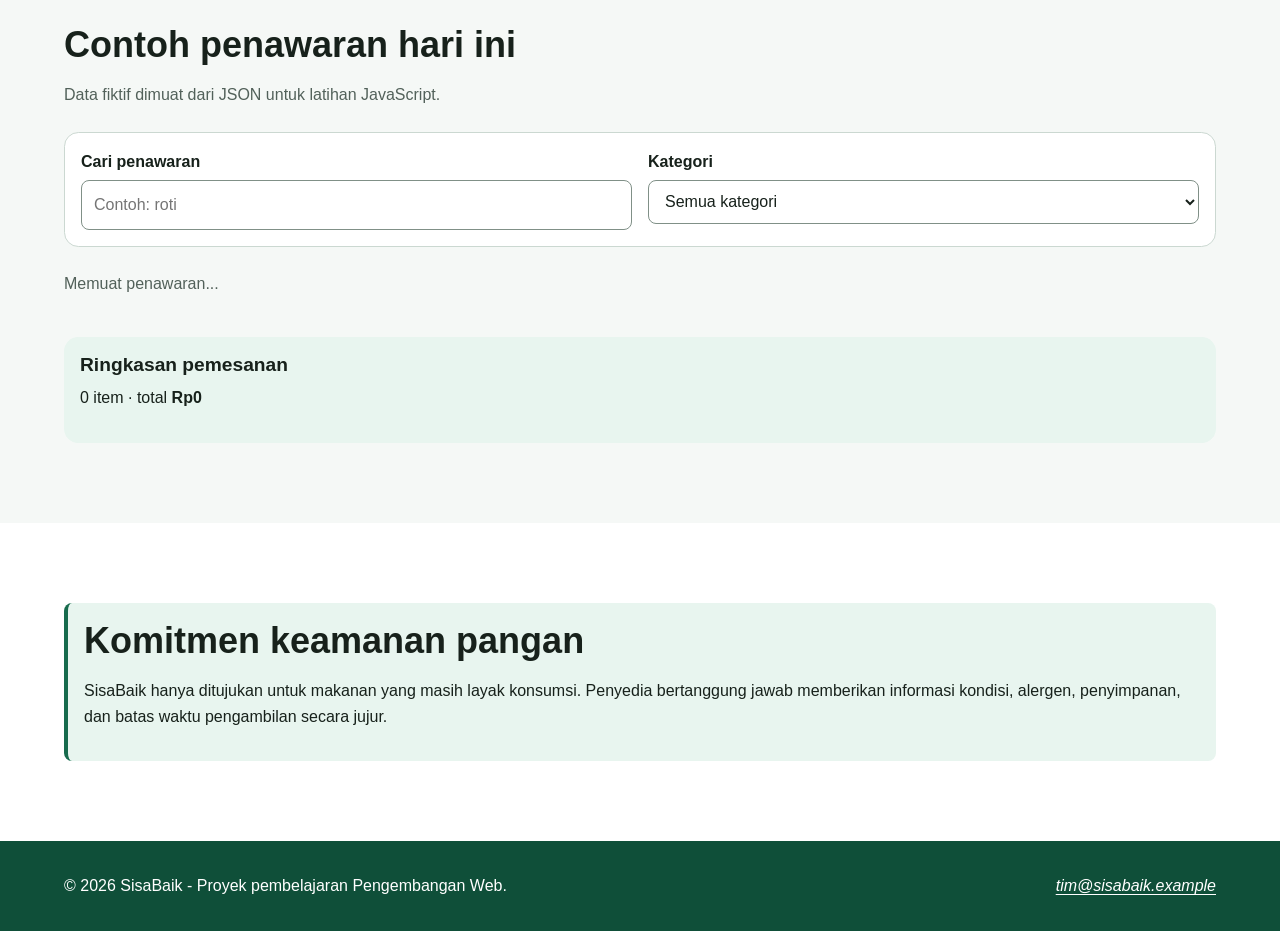
==== commit c003ee05: "feat: add JSON-powered offer catalog" ====
--- a/index.html
+++ b/index.html
@@ -1,471 +1,286 @@
-<!doctype html>
-
+<!DOCTYPE html>
 <html lang="id">
 
-    <head>
-
-        <meta charset="utf-8">
-
-        <meta
-            name="viewport"
-            content="width=device-width, initial-scale=1"
-        >
-
-        <meta
-            name="description"
-            content="SisaBaik membantu penyedia menawarkan makanan berlebih agar tetap bernilai, terjangkau, dan tidak terbuang."
-        >
-
-        <title>Beranda | SisaBaik</title>
-
-        <link rel="stylesheet" href="styles.css">
-
-    </head>
-
-    <body>
-
-        <a class="skip-link" href="#konten-utama">
-            Lewati ke konten utama
-        </a>
-
-        <header class="site-header">
-
-            <div class="container header-layout">
-
-                <p class="brand">
-                    SisaBaik
+<head>
+    <meta charset="utf-8">
+    <meta name="viewport" content="width=device-width, initial-scale=1">
+    <meta name="description"
+        content="SisaBaik membantu penyedia menawarkan makanan berlebih agar tetap bernilai, terjangkau, dan tidak terbuang.">
+
+    <title>Beranda | SisaBaik</title>
+
+    <link rel="stylesheet" href="styles.css">
+    <script src="app.js" defer></script>
+</head>
+
+<body>
+
+    <a class="skip-link" href="#konten-utama">
+        Lewati ke konten utama
+    </a>
+
+    <!-- Header -->
+    <header class="site-header">
+        <div class="container header-layout">
+
+            <p class="brand">SisaBaik</p>
+
+            <nav aria-label="Navigasi utama">
+                <ul class="nav-list">
+                    <li>
+                        <a href="index.html" aria-current="page">Beranda</a>
+                    </li>
+                    <li>
+                        <a href="#cara-kerja">Cara kerja</a>
+                    </li>
+                    <li>
+                        <a href="daftar-penyedia.html">Daftar sebagai penyedia</a>
+                    </li>
+                    <li>
+                        <a href="tawarkan-makanan.html">Tawarkan makanan</a>
+                    </li>
+                </ul>
+            </nav>
+
+        </div>
+    </header>
+
+    <!-- Main Content -->
+    <main id="konten-utama" tabindex="-1">
+
+        <!-- Hero Section -->
+        <section class="hero" aria-labelledby="judul-utama">
+            <div class="container hero-layout">
+
+                <div>
+                    <p class="eyebrow">
+                        Selamatkan makanan, pulihkan nilainya
+                    </p>
+
+                    <h1 id="judul-utama">
+                        Makanan berlebih masih dapat memberi manfaat
+                    </h1>
+
+                    <p class="lead">
+                        SisaBaik mempertemukan penyedia yang memiliki stok makanan
+                        layak konsumsi dengan pembeli atau penerima yang membutuhkannya.
+                    </p>
+
+                    <div class="button-group">
+                        <a class="button" href="daftar-penyedia.html">
+                            Mulai sebagai penyedia
+                        </a>
+
+                        <a class="button button-secondary" href="#penawaran-contoh">
+                            Lihat contoh penawaran
+                        </a>
+                    </div>
+                </div>
+
+                <aside class="hero-panel" aria-label="Ringkasan manfaat SisaBaik">
+                    <strong>3 pihak</strong>
+
+                    <p>
+                        Penyedia, pengguna, dan lingkungan memperoleh manfaat
+                        dari makanan yang tidak terbuang.
+                    </p>
+                </aside>
+
+            </div>
+        </section>
+
+        <!-- Cara Kerja -->
+        <section class="section" id="cara-kerja" aria-labelledby="judul-cara-kerja">
+            <div class="container">
+
+                <h2 id="judul-cara-kerja">Cara kerja</h2>
+
+                <p class="section-intro">
+                    Alur sederhana ini akan dikembangkan menjadi proses aplikasi
+                    penuh pada chapter berikutnya.
                 </p>
 
-                <nav aria-label="Navigasi utama">
-
-                    <ul class="nav-list">
-
-                        <li>
-                            <a
-                                href="index.html"
-                                aria-current="page"
-                            >
-                                Beranda
-                            </a>
-                        </li>
-
-                        <li>
-                            <a href="#cara-kerja">
-                                Cara kerja
-                            </a>
-                        </li>
-
-                        <li>
-                            <a href="daftar-penyedia.html">
-                                Daftar sebagai penyedia
-                            </a>
-                        </li>
-
-                        <li>
-                            <a href="tawarkan-makanan.html">
-                                Tawarkan makanan
-                            </a>
-                        </li>
-
-                    </ul>
-
-                </nav>
-
-            </div>
-
-        </header>
-
-        <main id="konten-utama" tabindex="-1">
-
-            <section
-                class="hero"
-                aria-labelledby="judul-utama"
-            >
-
-                <div class="container hero-layout">
-
-                    <div>
-
-                        <p class="eyebrow">
-                            Selamatkan makanan, pulihkan nilainya
-                        </p>
-
-                        <h1 id="judul-utama">
-                            Makanan berlebih masih dapat memberi manfaat
-                        </h1>
-
-                        <p class="lead">
-                            SisaBaik mempertemukan penyedia yang memiliki stok makanan layak
-                            konsumsi dengan pembeli atau penerima yang membutuhkannya.
-                        </p>
-
-                        <div class="button-group">
-
-                            <a
-                                class="button"
-                                href="daftar-penyedia.html"
-                            >
-                                Mulai sebagai penyedia
-                            </a>
-
-                            <a
-                                class="button button-secondary"
-                                href="#penawaran-contoh"
-                            >
-                                Lihat contoh penawaran
-                            </a>
-
-                        </div>
-
-                    </div>
-
-                    <aside
-                        class="hero-panel"
-                        aria-label="Ringkasan manfaat SisaBaik"
-                    >
-
-                        <strong>
-                            3 pihak
-                        </strong>
-
-                        <p>
-                            Penyedia, pengguna, dan lingkungan memperoleh manfaat dari
-                            makanan yang tidak terbuang.
-                        </p>
-
-                    </aside>
-
-                </div>
-
-            </section>
-
-            <section
-                class="section"
-                id="cara-kerja"
-                aria-labelledby="judul-cara-kerja"
-            >
-
-                <div class="container">
-
-                    <h2 id="judul-cara-kerja">
-                        Cara kerja
+                <div class="steps-grid">
+
+                    <article class="card">
+                        <span class="step-number" aria-hidden="true">1</span>
+
+                        <h3>Daftarkan usaha</h3>
+
+                        <p>
+                            Penyedia mencatat identitas dan informasi dasar usahanya.
+                        </p>
+                    </article>
+
+                    <article class="card">
+                        <span class="step-number" aria-hidden="true">2</span>
+
+                        <h3>Catat makanan</h3>
+
+                        <p>
+                            Penyedia menjelaskan makanan berlebih yang masih layak konsumsi.
+                        </p>
+                    </article>
+
+                    <article class="card">
+                        <span class="step-number" aria-hidden="true">3</span>
+
+                        <h3>Atur pengambilan</h3>
+
+                        <p>
+                            Pengguna memilih penawaran dan mengambilnya sesuai ketentuan.
+                        </p>
+                    </article>
+
+                </div>
+            </div>
+        </section>
+
+        <!-- Manfaat -->
+        <section class="section section-alt" aria-labelledby="judul-manfaat">
+            <div class="container">
+
+                <h2 id="judul-manfaat">Manfaat SisaBaik</h2>
+
+                <div class="benefit-grid">
+
+                    <article class="card">
+                        <h3>Untuk penyedia</h3>
+
+                        <p>
+                            Memulihkan sebagian nilai stok, menjangkau pengguna baru,
+                            dan mencatat kontribusi pengurangan limbah pangan.
+                        </p>
+                    </article>
+
+                    <article class="card">
+                        <h3>Untuk pembeli atau penerima</h3>
+
+                        <p>
+                            Membuka akses terhadap makanan layak konsumsi dengan
+                            harga lebih terjangkau atau melalui penyaluran.
+                        </p>
+                    </article>
+
+                    <article class="card">
+                        <h3>Untuk lingkungan dan masyarakat</h3>
+
+                        <p>
+                            Mengurangi makanan yang terbuang dan mendorong konsumsi
+                            yang lebih bertanggung jawab.
+                        </p>
+                    </article>
+
+                </div>
+            </div>
+        </section>
+
+        <!-- Contoh Penawaran -->
+        <section class="section" id="penawaran-contoh" aria-labelledby="judul-penawaran">
+            <div class="container">
+
+                <h2 id="judul-penawaran">Contoh penawaran hari ini</h2>
+
+                <p class="section-intro">
+                    Data fiktif dimuat dari JSON untuk latihan JavaScript.
+                </p>
+
+                <form class="filter-panel" id="filter-form" role="search">
+
+                    <p>
+                        <label for="kata-kunci">Cari penawaran</label><br>
+
+                        <input id="kata-kunci"
+                            name="kata_kunci"
+                            type="search"
+                            placeholder="Contoh: roti">
+                    </p>
+
+                    <p>
+                        <label for="filter-kategori">Kategori</label><br>
+
+                        <select id="filter-kategori" name="kategori">
+                            <option value="semua">Semua kategori</option>
+                            <option value="makanan-siap-saji">
+                                Makanan siap saji
+                            </option>
+                            <option value="roti-kue">
+                                Roti dan kue
+                            </option>
+                            <option value="buah-sayur">
+                                Buah dan sayur
+                            </option>
+                        </select>
+                    </p>
+
+                </form>
+
+                <p id="status-katalog"
+                    class="status-message"
+                    role="status"
+                    aria-live="polite">
+                    Memuat penawaran...
+                </p>
+
+                <div class="offer-grid" id="daftar-penawaran"></div>
+
+                <!-- Ringkasan Pemesanan -->
+                <aside class="cart-summary" aria-labelledby="judul-ringkasan">
+
+                    <h3 id="judul-ringkasan">
+                        Ringkasan pemesanan
+                    </h3>
+
+                    <p>
+                        <span id="jumlah-item">0</span> item ·
+                        total <strong id="total-pesanan">Rp0</strong>
+                    </p>
+
+                </aside>
+
+            </div>
+        </section>
+
+        <!-- Keamanan Pangan -->
+        <section class="section section-alt" aria-labelledby="judul-keamanan">
+            <div class="container">
+
+                <div class="notice">
+
+                    <h2 id="judul-keamanan">
+                        Komitmen keamanan pangan
                     </h2>
 
-                    <p class="section-intro">
-                        Alur sederhana ini akan dikembangkan menjadi proses aplikasi penuh
-                        pada chapter berikutnya.
-                    </p>
-
-                    <div class="steps-grid">
-
-                        <article class="card">
-
-                            <span
-                                class="step-number"
-                                aria-hidden="true"
-                            >
-                                1
-                            </span>
-
-                            <h3>
-                                Daftarkan usaha
-                            </h3>
-
-                            <p>
-                                Penyedia mencatat identitas dan informasi dasar usahanya.
-                            </p>
-
-                        </article>
-
-                        <article class="card">
-
-                            <span
-                                class="step-number"
-                                aria-hidden="true"
-                            >
-                                2
-                            </span>
-
-                            <h3>
-                                Catat makanan
-                            </h3>
-
-                            <p>
-                                Penyedia menjelaskan makanan berlebih yang masih layak
-                                konsumsi.
-                            </p>
-
-                        </article>
-
-                        <article class="card">
-
-                            <span
-                                class="step-number"
-                                aria-hidden="true"
-                            >
-                                3
-                            </span>
-
-                            <h3>
-                                Atur pengambilan
-                            </h3>
-
-                            <p>
-                                Pengguna memilih penawaran dan mengambilnya sesuai
-                                ketentuan.
-                            </p>
-
-                        </article>
-
-                    </div>
-
-                </div>
-
-            </section>
-
-            <section
-                class="section section-alt"
-                aria-labelledby="judul-manfaat"
-            >
-
-                <div class="container">
-
-                    <h2 id="judul-manfaat">
-                        Manfaat SisaBaik
-                    </h2>
-
-                    <div class="benefit-grid">
-
-                        <article class="card">
-
-                            <h3>
-                                Untuk penyedia
-                            </h3>
-
-                            <p>
-                                Memulihkan sebagian nilai stok, menjangkau pengguna baru,
-                                dan mencatat kontribusi pengurangan limbah pangan.
-                            </p>
-
-                        </article>
-
-                        <article class="card">
-
-                            <h3>
-                                Untuk pembeli atau penerima
-                            </h3>
-
-                            <p>
-                                Membuka akses terhadap makanan layak konsumsi dengan harga
-                                lebih terjangkau atau melalui penyaluran.
-                            </p>
-
-                        </article>
-
-                        <article class="card">
-
-                            <h3>
-                                Untuk lingkungan dan masyarakat
-                            </h3>
-
-                            <p>
-                                Mengurangi makanan yang terbuang dan mendorong konsumsi
-                                yang lebih bertanggung jawab.
-                            </p>
-
-                        </article>
-
-                    </div>
-
-                </div>
-
-            </section>
-
-            <section
-                class="section"
-                id="penawaran-contoh"
-                aria-labelledby="judul-penawaran"
-            >
-
-                <div class="container">
-
-                    <h2 id="judul-penawaran">
-                        Contoh penawaran hari ini
-                    </h2>
-
-                    <p class="section-intro">
-                        Seluruh data berikut bersifat fiktif untuk keperluan pembelajaran.
-                    </p>
-
-                    <div class="offer-grid">
-
-                        <article class="offer-card">
-
-                            <div
-                                class="offer-card__visual"
-                                aria-hidden="true"
-                            ></div>
-
-                            <div class="offer-card__content">
-
-                                <span class="badge">
-                                    Roti dan kue
-                                </span>
-
-                                <h3>
-                                    Paket roti campur
-                                </h3>
-
-                                <p class="offer-card__meta">
-                                    Toko Roti Contoh ·
-                                    <data value="8">8 paket</data>
-                                </p>
-
-                                <p class="offer-card__price">
-                                    <del>Rp25.000</del>
-                                    <strong>Rp10.000</strong>
-                                </p>
-
-                                <p>
-                                    Batas pengambilan:
-                                    <time datetime="2026-09-03T18:00:00+07:00">
-                                        3 September 2026, 18.00 WIB
-                                    </time>
-                                </p>
-
-                            </div>
-
-                        </article>
-
-                        <article class="offer-card">
-
-                            <div
-                                class="offer-card__visual"
-                                aria-hidden="true"
-                            ></div>
-
-                            <div class="offer-card__content">
-
-                                <span class="badge">
-                                    Makanan siap saji
-                                </span>
-
-                                <h3>
-                                    Nasi dan lauk harian
-                                </h3>
-
-                                <p class="offer-card__meta">
-                                    Dapur Contoh ·
-                                    <data value="6">6 porsi</data>
-                                </p>
-
-                                <p class="offer-card__price">
-                                    <del>Rp30.000</del>
-                                    <strong>Rp15.000</strong>
-                                </p>
-
-                                <p>
-                                    Batas pengambilan:
-                                    <time datetime="2026-09-03T19:00:00+07:00">
-                                        3 September 2026, 19.00 WIB
-                                    </time>
-                                </p>
-
-                            </div>
-
-                        </article>
-
-                        <article class="offer-card">
-
-                            <div
-                                class="offer-card__visual"
-                                aria-hidden="true"
-                            ></div>
-
-                            <div class="offer-card__content">
-
-                                <span class="badge">
-                                    Buah dan sayur
-                                </span>
-
-                                <h3>
-                                    Paket buah matang
-                                </h3>
-
-                                <p class="offer-card__meta">
-                                    Toko Buah Contoh ·
-                                    <data value="4">4 paket</data>
-                                </p>
-
-                                <p class="offer-card__price">
-                                    <strong>
-                                        Disalurkan tanpa biaya
-                                    </strong>
-                                </p>
-
-                                <p>
-                                    Batas pengambilan:
-                                    <time datetime="2026-09-03T17:30:00+07:00">
-                                        3 September 2026, 17.30 WIB
-                                    </time>
-                                </p>
-
-                            </div>
-
-                        </article>
-
-                    </div>
-
-                </div>
-
-            </section>
-
-            <section
-                class="section section-alt"
-                aria-labelledby="judul-keamanan"
-            >
-
-                <div class="container">
-
-                    <div class="notice">
-
-                        <h2 id="judul-keamanan">
-                            Komitmen keamanan pangan
-                        </h2>
-
-                        <p>
-                            SisaBaik hanya ditujukan untuk makanan yang masih layak
-                            konsumsi. Penyedia bertanggung jawab memberikan informasi
-                            kondisi, alergen, penyimpanan, dan batas waktu pengambilan
-                            secara jujur.
-                        </p>
-
-                    </div>
-
-                </div>
-
-            </section>
-
-        </main>
-
-        <footer class="site-footer">
-
-            <div class="container footer-layout">
-
-                <p>
-                    &copy; 2026 SisaBaik - Proyek pembelajaran Pengembangan Web.
-                </p>
-
-                <address>
-                    <a href="mailto:tim@sisabaik.example">
-                        tim@sisabaik.example
-                    </a>
-                </address>
-
-            </div>
-
-        </footer>
-
-    </body>
+                    <p>
+                        SisaBaik hanya ditujukan untuk makanan yang masih layak konsumsi.
+                        Penyedia bertanggung jawab memberikan informasi kondisi, alergen,
+                        penyimpanan, dan batas waktu pengambilan secara jujur.
+                    </p>
+
+                </div>
+
+            </div>
+        </section>
+
+    </main>
+
+    <!-- Footer -->
+    <footer class="site-footer">
+        <div class="container footer-layout">
+
+            <p>
+                &copy; 2026 SisaBaik - Proyek pembelajaran Pengembangan Web.
+            </p>
+
+            <address>
+                <a href="mailto:tim@sisabaik.example">
+                    tim@sisabaik.example
+                </a>
+            </address>
+
+        </div>
+    </footer>
+
+</body>
 
 </html>
--- a/styles.css
+++ b/styles.css
@@ -398,7 +398,6 @@
 }
 
 @media (min-width: 48rem) {
-
     .header-layout {
         flex-direction: row;
         justify-content: space-between;
@@ -426,15 +425,50 @@
 }
 
 @media (min-width: 68rem) {
-
     .offer-grid {
         grid-template-columns: repeat(3, minmax(0, 1fr));
     }
 }
 
 @media (prefers-reduced-motion: reduce) {
-
     html {
         scroll-behavior: auto;
     }
+}
+
+.filter-panel {
+    display: grid;
+    gap: 1rem;
+    margin-block: 1.5rem;
+    padding: 1rem;
+    border: 0.0625rem solid var(--color-border);
+    border-radius: var(--radius-medium);
+    background: var(--color-surface);
+}
+
+.filter-panel p {
+    margin: 0;
+}
+
+.status-message {
+    min-height: 1.6em;
+    color: var(--color-muted);
+}
+
+.cart-summary {
+    margin-block-start: 1.5rem;
+    padding: 1rem;
+    border-radius: var(--radius-medium);
+    background: var(--color-primary-soft);
+}
+
+.error-message {
+    color: var(--color-danger);
+    font-weight: 700;
+}
+
+@media (min-width: 48rem) {
+    .filter-panel {
+        grid-template-columns: repeat(2, minmax(0, 1fr));
+    }
 }
